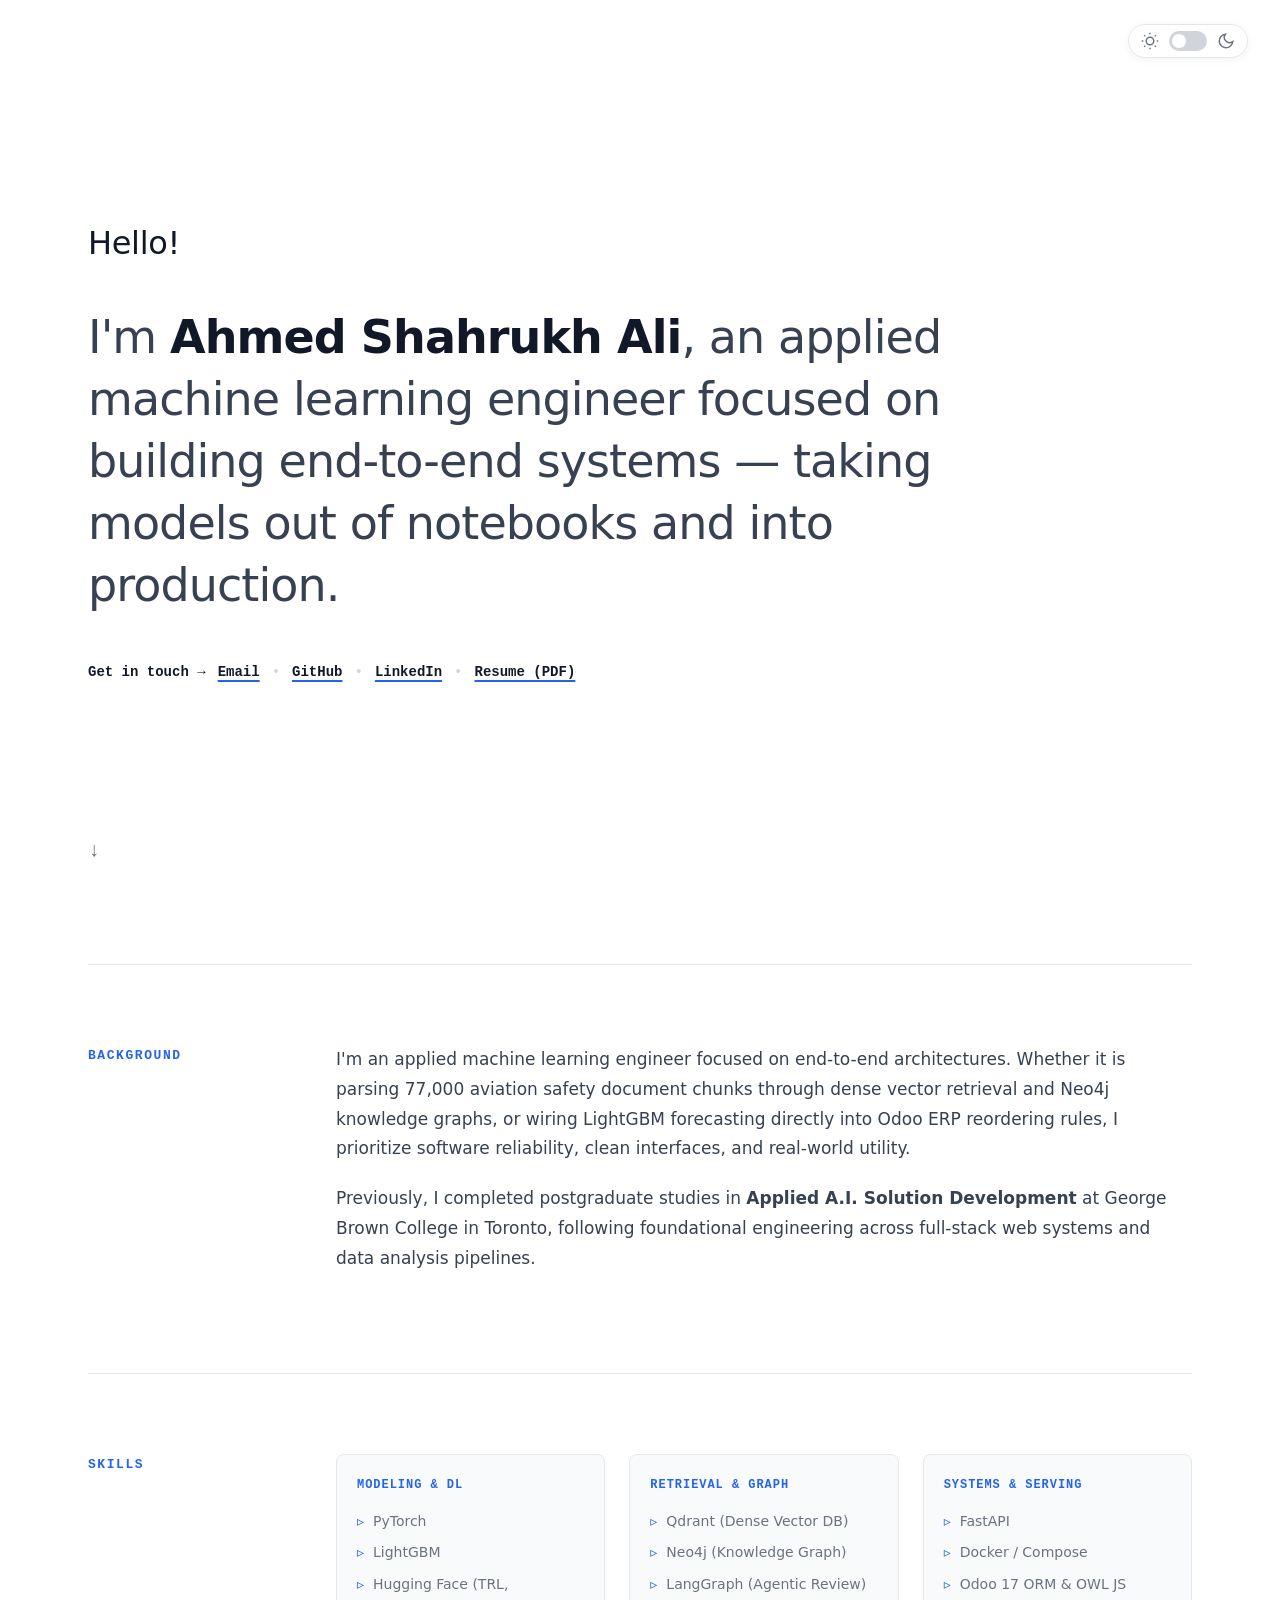
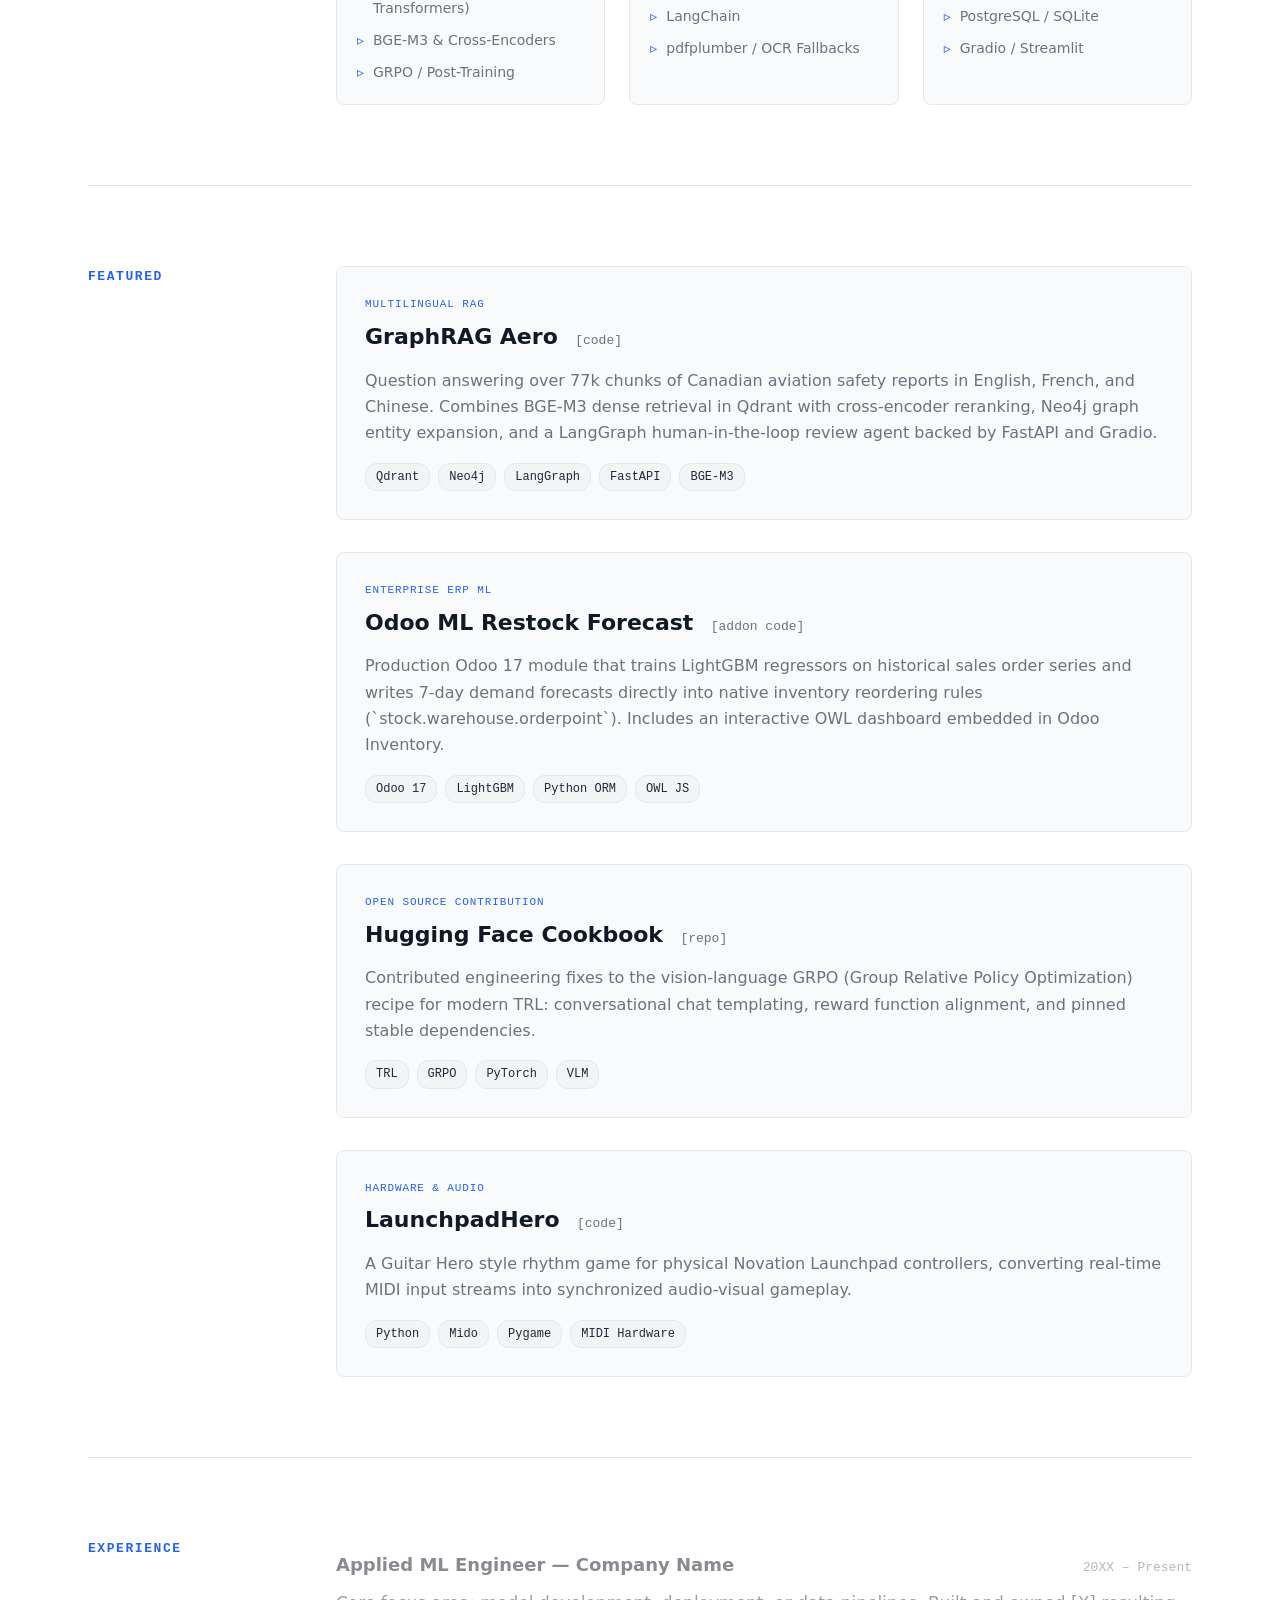
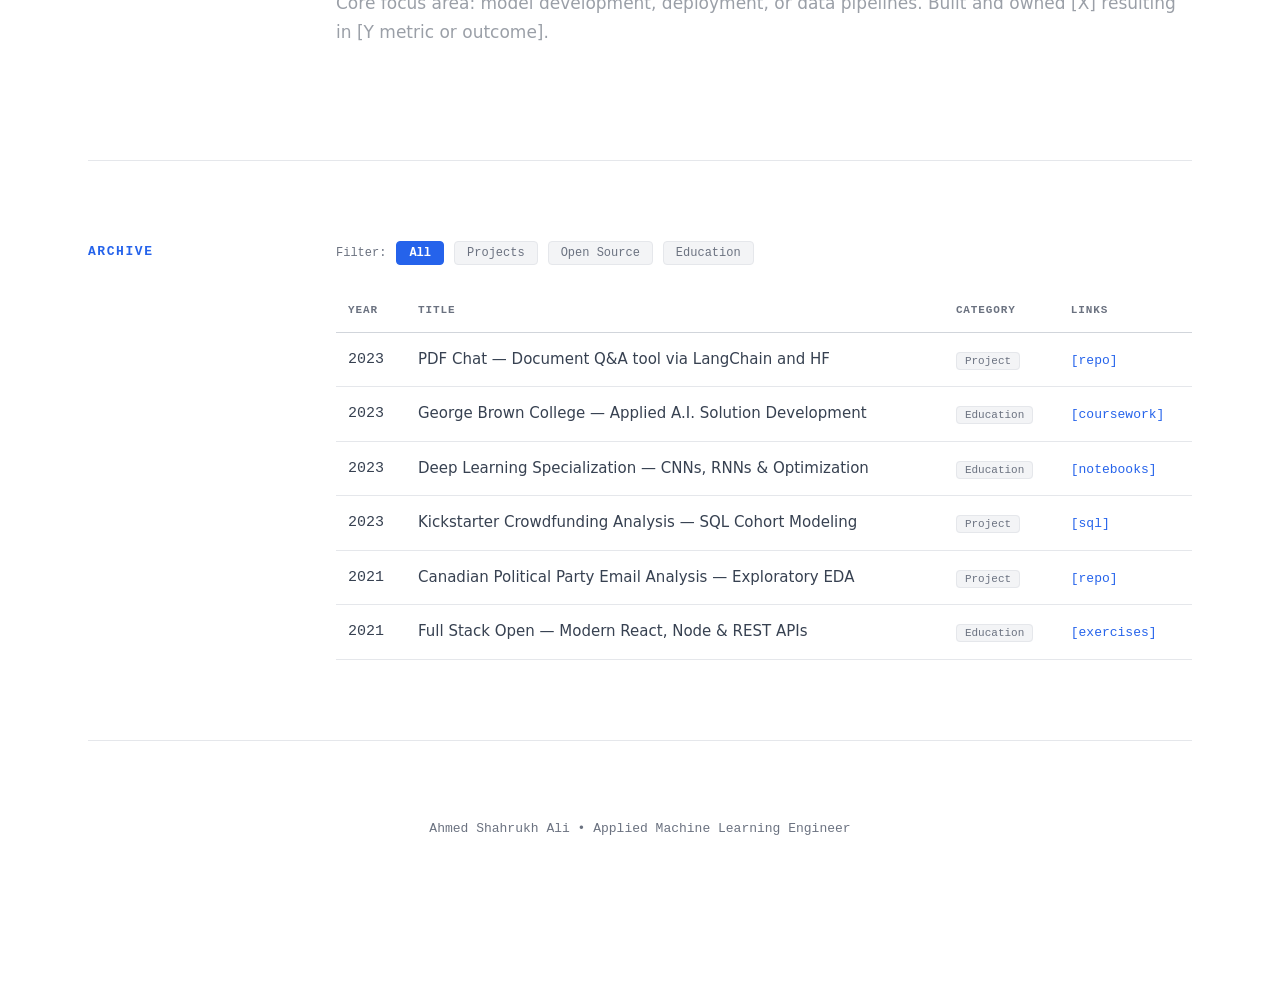
==== indexv_brit2.html @ 845b9bb7 "Initial commit: portfolio website and profile README" ====
<!DOCTYPE html>
<html lang="en">
<head>
  <meta charset="utf-8">
  <meta name="viewport" content="width=device-width, initial-scale=1">
  <title>Ahmed Shahrukh Ali &mdash; Applied ML Engineer</title>
  <meta name="description" content="Applied machine learning engineer building end-to-end systems.">
  <link rel="icon" href="data:image/svg+xml,%3Csvg xmlns='http://www.w3.org/2000/svg' viewBox='0 0 32 32'%3E%3Crect width='32' height='32' rx='6' fill='%23222'/%3E%3Ctext x='16' y='23' font-family='Georgia,serif' font-size='20' text-anchor='middle' fill='%23fff'%3EA%3C/text%3E%3C/svg%3E">
  <link rel="stylesheet" href="stylev_brit2.css">
</head>
<body>

  <!-- Top-Right Dark / Light Mode Toggle Switch (bchiang7.github.io style) -->
  <aside class="theme-switch-wrapper" aria-label="Theme toggle">
    <svg class="theme-icon sun" viewBox="0 0 24 24" width="18" height="18" stroke="currentColor" stroke-width="2" fill="none">
      <circle cx="12" cy="12" r="5"></circle>
      <line x1="12" y1="1" x2="12" y2="3"></line>
      <line x1="12" y1="21" x2="12" y2="23"></line>
      <line x1="4.22" y1="4.22" x2="5.64" y2="5.64"></line>
      <line x1="18.36" y1="18.36" x2="19.78" y2="19.78"></line>
      <line x1="1" y1="12" x2="3" y2="12"></line>
      <line x1="21" y1="12" x2="23" y2="12"></line>
      <line x1="4.22" y1="19.78" x2="5.64" y2="18.36"></line>
      <line x1="18.36" y1="5.64" x2="19.78" y2="4.22"></line>
    </svg>
    <label class="switch" for="theme-toggle" aria-label="Toggle dark mode">
      <input type="checkbox" id="theme-toggle" />
      <span class="slider"></span>
    </label>
    <svg class="theme-icon moon" viewBox="0 0 24 24" width="18" height="18" stroke="currentColor" stroke-width="2" fill="none">
      <path d="M21 12.79A9 9 0 1 1 11.21 3 7 7 0 0 0 21 12.79z"></path>
    </svg>
  </aside>

  <div class="site-wrapper">

    <!-- 100vh Full Splash Hero Screen (Nothing else visible until you scroll) -->
    <header class="intro-splash" id="intro">
      <div class="intro-splash__inner">
        <h1 class="intro__hello">Hello!</h1>

        <h2 class="intro__tagline">
          I'm <span class="name">Ahmed Shahrukh Ali</span>, an applied machine learning engineer focused on building end-to-end systems &mdash; taking models out of notebooks and into production.
        </h2>

        <div class="intro__contact">
          <span class="contact-prompt">Get in touch &rarr;</span>
          <a href="mailto:TODO@example.com" class="highlight-link">Email</a>
          <span class="dot">&bull;</span>
          <a href="https://github.com/ahmedshahrukhali" class="highlight-link">GitHub</a>
          <span class="dot">&bull;</span>
          <a href="https://www.linkedin.com/in/TODO" class="highlight-link">LinkedIn</a>
          <span class="dot">&bull;</span>
          <a href="resume.pdf" class="highlight-link">Resume (PDF)</a>
        </div>
      </div>

      <!-- Subtle scroll indicator -->
      <a href="#background" class="scroll-down" aria-label="Scroll to content">
        <span>&darr;</span>
      </a>
    </header>

    <!-- Main Content Flow (Appears only on scroll) -->
    <main class="content-flow">

      <!-- Section 1: Background -->
      <section class="section" id="background">
        <div class="section__title">Background</div>
        <div class="section__content">
          <p>
            I'm an applied machine learning engineer focused on end-to-end architectures. Whether it is parsing 77,000 aviation safety document chunks through dense vector retrieval and Neo4j knowledge graphs, or wiring LightGBM forecasting directly into Odoo ERP reordering rules, I prioritize software reliability, clean interfaces, and real-world utility.
          </p>
          <p>
            Previously, I completed postgraduate studies in <strong>Applied A.I. Solution Development</strong> at George Brown College in Toronto, following foundational engineering across full-stack web systems and data analysis pipelines.
          </p>
        </div>
      </section>

      <!-- Section 2: Skills (3-Column Categorized Grid) -->
      <section class="section" id="skills">
        <div class="section__title">Skills</div>
        <div class="section__content">
          <div class="skill-grid">
            <div class="skill-col">
              <h3 class="skill-heading">Modeling &amp; DL</h3>
              <ul>
                <li>PyTorch</li>
                <li>LightGBM</li>
                <li>Hugging Face (TRL, Transformers)</li>
                <li>BGE-M3 &amp; Cross-Encoders</li>
                <li>GRPO / Post-Training</li>
              </ul>
            </div>
            <div class="skill-col">
              <h3 class="skill-heading">Retrieval &amp; Graph</h3>
              <ul>
                <li>Qdrant (Dense Vector DB)</li>
                <li>Neo4j (Knowledge Graph)</li>
                <li>LangGraph (Agentic Review)</li>
                <li>LangChain</li>
                <li>pdfplumber / OCR Fallbacks</li>
              </ul>
            </div>
            <div class="skill-col">
              <h3 class="skill-heading">Systems &amp; Serving</h3>
              <ul>
                <li>FastAPI</li>
                <li>Docker / Compose</li>
                <li>Odoo 17 ORM &amp; OWL JS</li>
                <li>PostgreSQL / SQLite</li>
                <li>Gradio / Streamlit</li>
              </ul>
            </div>
          </div>
        </div>
      </section>

      <!-- Section 3: Featured Projects -->
      <section class="section" id="featured">
        <div class="section__title">Featured</div>
        <div class="section__content">
          <div class="featured-list">

            <article class="featured-card">
              <div class="featured-header">
                <span class="featured-label">Multilingual RAG</span>
                <h3 class="featured-title"><a href="https://github.com/ahmedshahrukhali/graphrag-aero">GraphRAG Aero</a></h3>
                <div class="featured-links">
                  <a href="https://github.com/ahmedshahrukhali/graphrag-aero">[code]</a>
                </div>
              </div>
              <p>
                Question answering over 77k chunks of Canadian aviation safety reports in English, French, and Chinese. Combines BGE-M3 dense retrieval in Qdrant with cross-encoder reranking, Neo4j graph entity expansion, and a LangGraph human-in-the-loop review agent backed by FastAPI and Gradio.
              </p>
              <ul class="tag-list">
                <li>Qdrant</li>
                <li>Neo4j</li>
                <li>LangGraph</li>
                <li>FastAPI</li>
                <li>BGE-M3</li>
              </ul>
            </article>

            <article class="featured-card">
              <div class="featured-header">
                <span class="featured-label">Enterprise ERP ML</span>
                <h3 class="featured-title"><a href="https://github.com/ahmedshahrukhali/odoo-ml-forecast">Odoo ML Restock Forecast</a></h3>
                <div class="featured-links">
                  <a href="https://github.com/ahmedshahrukhali/odoo-ml-forecast">[addon code]</a>
                </div>
              </div>
              <p>
                Production Odoo 17 module that trains LightGBM regressors on historical sales order series and writes 7-day demand forecasts directly into native inventory reordering rules (`stock.warehouse.orderpoint`). Includes an interactive OWL dashboard embedded in Odoo Inventory.
              </p>
              <ul class="tag-list">
                <li>Odoo 17</li>
                <li>LightGBM</li>
                <li>Python ORM</li>
                <li>OWL JS</li>
              </ul>
            </article>

            <article class="featured-card">
              <div class="featured-header">
                <span class="featured-label">Open Source Contribution</span>
                <h3 class="featured-title"><a href="https://github.com/huggingface/cookbook">Hugging Face Cookbook</a></h3>
                <div class="featured-links">
                  <a href="https://github.com/huggingface/cookbook">[repo]</a>
                </div>
              </div>
              <p>
                Contributed engineering fixes to the vision-language GRPO (Group Relative Policy Optimization) recipe for modern TRL: conversational chat templating, reward function alignment, and pinned stable dependencies.
              </p>
              <ul class="tag-list">
                <li>TRL</li>
                <li>GRPO</li>
                <li>PyTorch</li>
                <li>VLM</li>
              </ul>
            </article>

            <article class="featured-card">
              <div class="featured-header">
                <span class="featured-label">Hardware &amp; Audio</span>
                <h3 class="featured-title"><a href="https://github.com/ahmedshahrukhali/LaunchpadHero">LaunchpadHero</a></h3>
                <div class="featured-links">
                  <a href="https://github.com/ahmedshahrukhali/LaunchpadHero">[code]</a>
                </div>
              </div>
              <p>
                A Guitar Hero style rhythm game for physical Novation Launchpad controllers, converting real-time MIDI input streams into synchronized audio-visual gameplay.
              </p>
              <ul class="tag-list">
                <li>Python</li>
                <li>Mido</li>
                <li>Pygame</li>
                <li>MIDI Hardware</li>
              </ul>
            </article>

          </div>
        </div>
      </section>

      <!-- Section 4: Experience -->
      <section class="section" id="experience">
        <div class="section__title">Experience</div>
        <div class="section__content">
          <div class="job-item todo">
            <div class="job-meta">
              <h3 class="job-role">Applied ML Engineer &mdash; Company Name</h3>
              <span class="job-date">20XX &ndash; Present</span>
            </div>
            <p class="job-desc">
              Core focus area: model development, deployment, or data pipelines. Built and owned [X] resulting in [Y metric or outcome].
            </p>
          </div>
        </div>
      </section>

      <!-- Section 5: Archive (with Filter Controls) -->
      <section class="section" id="archive">
        <div class="section__title">Archive</div>
        <div class="section__content">

          <div class="filter-bar">
            <span class="filter-label">Filter:</span>
            <button class="filter-btn active" data-filter="all">All</button>
            <button class="filter-btn" data-filter="project">Projects</button>
            <button class="filter-btn" data-filter="open source">Open Source</button>
            <button class="filter-btn" data-filter="education">Education</button>
          </div>

          <table class="archive-table">
            <thead>
              <tr>
                <th>Year</th>
                <th>Title</th>
                <th>Category</th>
                <th>Links</th>
              </tr>
            </thead>
            <tbody id="archive-body">
              <tr data-tag="project">
                <td class="archive-year">2023</td>
                <td class="archive-title">PDF Chat &mdash; Document Q&amp;A tool via LangChain and HF</td>
                <td><span class="badge">Project</span></td>
                <td class="archive-links"><a href="https://github.com/ahmedshahrukhali/PDFChatGradio">[repo]</a></td>
              </tr>
              <tr data-tag="education">
                <td class="archive-year">2023</td>
                <td class="archive-title">George Brown College &mdash; Applied A.I. Solution Development</td>
                <td><span class="badge">Education</span></td>
                <td class="archive-links"><a href="https://github.com/ahmedshahrukhali/MLatGB">[coursework]</a></td>
              </tr>
              <tr data-tag="education">
                <td class="archive-year">2023</td>
                <td class="archive-title">Deep Learning Specialization &mdash; CNNs, RNNs &amp; Optimization</td>
                <td><span class="badge">Education</span></td>
                <td class="archive-links"><a href="https://github.com/ahmedshahrukhali/AcademicProjects">[notebooks]</a></td>
              </tr>
              <tr data-tag="project">
                <td class="archive-year">2023</td>
                <td class="archive-title">Kickstarter Crowdfunding Analysis &mdash; SQL Cohort Modeling</td>
                <td><span class="badge">Project</span></td>
                <td class="archive-links"><a href="https://github.com/ahmedshahrukhali/KickstarterSQL">[sql]</a></td>
              </tr>
              <tr data-tag="project">
                <td class="archive-year">2021</td>
                <td class="archive-title">Canadian Political Party Email Analysis &mdash; Exploratory EDA</td>
                <td><span class="badge">Project</span></td>
                <td class="archive-links"><a href="https://github.com/ahmedshahrukhali/sedna-exercise">[repo]</a></td>
              </tr>
              <tr data-tag="education">
                <td class="archive-year">2021</td>
                <td class="archive-title">Full Stack Open &mdash; Modern React, Node &amp; REST APIs</td>
                <td><span class="badge">Education</span></td>
                <td class="archive-links"><a href="https://github.com/ahmedshahrukhali/fullstackopen">[exercises]</a></td>
              </tr>
            </tbody>
          </table>

        </div>
      </section>

      <!-- Footer -->
      <footer class="footer">
        <p>Ahmed Shahrukh Ali &bull; Applied Machine Learning Engineer</p>
      </footer>

    </main>

  </div>

  <script>
    // Theme toggle (Defaults to Light mode matching bchiang7 screenshot, can toggle to Dark mode)
    const toggle = document.getElementById('theme-toggle');
    const storedTheme = localStorage.getItem('theme');

    if (storedTheme === 'dark') {
      document.documentElement.classList.add('dark');
      toggle.checked = true;
    } else {
      document.documentElement.classList.remove('dark');
      toggle.checked = false;
    }

    toggle.addEventListener('change', () => {
      if (toggle.checked) {
        document.documentElement.classList.add('dark');
        localStorage.setItem('theme', 'dark');
      } else {
        document.documentElement.classList.remove('dark');
        localStorage.setItem('theme', 'light');
      }
    });

    // Archive category filtering
    const filterBtns = document.querySelectorAll('.filter-btn');
    const tableRows = document.querySelectorAll('#archive-body tr');

    filterBtns.forEach(btn => {
      btn.addEventListener('click', () => {
        filterBtns.forEach(b => b.classList.remove('active'));
        btn.classList.add('active');

        const filterVal = btn.getAttribute('data-filter');
        tableRows.forEach(row => {
          const tag = row.getAttribute('data-tag');
          if (filterVal === 'all' || tag === filterVal) {
            row.style.display = '';
          } else {
            row.style.display = 'none';
          }
        });
      });
    });
  </script>
</body>
</html>
---- stylev_brit2.css ----
/* ==========================================================================
   Base Theme Variables (Default Light Mode matching bchiang7 screenshot)
   ========================================================================== */
:root {
  --bg: #ffffff;
  --fg: #374151;
  --heading: #111827;
  --muted: #6b7280;
  --card-bg: #f9fafb;
  --card-hover: #f3f4f6;
  --border: #e5e7eb;
  --border-strong: #d1d5db;
  --accent: #2563eb;
  --accent-hover: #1d4ed8;
  --tag-bg: #f3f4f6;
  --tag-fg: #1f2937;
  --tag-border: #e5e7eb;
  --highlight-underline: #2563eb;
  --font-sans: system-ui, -apple-system, BlinkMacSystemFont, "Segoe UI", Roboto, Helvetica, Arial, sans-serif;
  --font-mono: ui-monospace, SFMono-Regular, "SF Mono", Menlo, Consolas, "Liberation Mono", monospace;
}

/* Optional Dark Mode (via html.dark toggle) */
html.dark {
  --bg: #0a1120;
  --fg: #cbd5e1;
  --heading: #f8fafc;
  --muted: #8492a6;
  --card-bg: #111c30;
  --card-hover: #16243d;
  --border: #1e2e4a;
  --border-strong: #2d4369;
  --accent: #38bdf8;
  --accent-hover: #7dd3fc;
  --tag-bg: #16243d;
  --tag-fg: #7dd3fc;
  --tag-border: #22375a;
  --highlight-underline: #38bdf8;
}

* { box-sizing: border-box; }
html { -webkit-text-size-adjust: 100%; scroll-behavior: smooth; }

body {
  margin: 0;
  background: var(--bg);
  color: var(--fg);
  font-family: var(--font-sans);
  font-size: 17px;
  line-height: 1.7;
  transition: background-color 0.2s ease, color 0.2s ease;
}

/* ==========================================================================
   Top-Right Fixed Theme Switcher (bchiang7.github.io style)
   ========================================================================== */
.theme-switch-wrapper {
  position: fixed;
  top: 24px;
  right: 32px;
  z-index: 1000;
  display: flex;
  align-items: center;
  gap: 10px;
  background: var(--bg);
  padding: 6px 12px;
  border-radius: 999px;
  border: 1px solid var(--border);
  box-shadow: 0 2px 8px rgba(0, 0, 0, 0.05);
}

.theme-icon {
  color: var(--muted);
  display: block;
}

.switch {
  position: relative;
  display: inline-block;
  width: 38px;
  height: 20px;
}

.switch input {
  opacity: 0;
  width: 0;
  height: 0;
}

.slider {
  position: absolute;
  cursor: pointer;
  top: 0;
  left: 0;
  right: 0;
  bottom: 0;
  background-color: var(--border-strong);
  transition: 0.2s;
  border-radius: 20px;
}

.slider:before {
  position: absolute;
  content: "";
  height: 14px;
  width: 14px;
  left: 3px;
  bottom: 3px;
  background-color: white;
  transition: 0.2s;
  border-radius: 50%;
}

input:checked + .slider {
  background-color: var(--accent);
}

input:checked + .slider:before {
  transform: translateX(18px);
}

/* ==========================================================================
   Full 100vh Splash Screen (bchiang7.github.io initial viewport)
   ========================================================================== */
.site-wrapper {
  width: 100%;
}

.intro-splash {
  height: 100vh;
  min-height: 600px;
  width: 100%;
  max-width: 1200px;
  margin: 0 auto;
  padding: 0 48px;
  display: flex;
  flex-direction: column;
  justify-content: center;
  position: relative;
}

.intro-splash__inner {
  display: flex;
  flex-direction: column;
  gap: 36px;
  max-width: 1000px;
}

.intro__hello {
  margin: 0;
  font-size: clamp(24px, 3vw, 32px);
  font-weight: 500;
  color: var(--heading);
  letter-spacing: -0.01em;
}

.intro__tagline {
  margin: 0;
  font-size: clamp(28px, 4vw, 46px);
  font-weight: 400;
  color: var(--fg);
  line-height: 1.35;
  letter-spacing: -0.02em;
}

.intro__tagline .name {
  font-weight: 700;
  color: var(--heading);
}

.intro__contact {
  font-family: var(--font-mono);
  font-size: 14px;
  display: flex;
  flex-wrap: wrap;
  align-items: center;
  gap: 12px;
  color: var(--muted);
  margin-top: 8px;
}

.contact-prompt {
  font-weight: 600;
  color: var(--heading);
}

.highlight-link {
  color: var(--heading);
  font-weight: 600;
  text-decoration: underline;
  text-decoration-thickness: 2px;
  text-underline-offset: 4px;
  text-decoration-color: var(--highlight-underline);
  transition: color 0.15s ease;
}
.highlight-link:hover {
  color: var(--accent);
}

.dot { color: var(--border-strong); }

.scroll-down {
  position: absolute;
  bottom: 32px;
  left: 48px;
  font-family: var(--font-mono);
  font-size: 20px;
  color: var(--muted);
  text-decoration: none;
  animation: bounce 2s infinite;
}
.scroll-down:hover { color: var(--accent); }

@keyframes bounce {
  0%, 20%, 50%, 80%, 100% { transform: translateY(0); }
  40% { transform: translateY(8px); }
  60% { transform: translateY(4px); }
}

/* ==========================================================================
   Full-Width Content Flow (Appears only on scroll)
   ========================================================================== */
.content-flow {
  max-width: 1200px;
  margin: 0 auto;
  padding: 64px 48px 120px;
}

/* Asymmetric 2-Column Section Layout */
.section {
  display: grid;
  grid-template-columns: 200px 1fr;
  gap: 48px;
  padding: 80px 0;
  border-top: 1px solid var(--border);
}

.section__title {
  font-family: var(--font-mono);
  font-size: 13px;
  font-weight: 700;
  letter-spacing: 0.12em;
  text-transform: uppercase;
  color: var(--accent);
  position: sticky;
  top: 48px;
  height: max-content;
}

.section__content {
  min-width: 0;
  max-width: 860px;
}

.section__content p {
  margin: 0 0 20px;
  font-size: 17px;
  line-height: 1.75;
  color: var(--fg);
}

/* ==========================================================================
   Skills Grid (3 Columns)
   ========================================================================== */
.skill-grid {
  display: grid;
  grid-template-columns: repeat(3, 1fr);
  gap: 24px;
}

.skill-col {
  background: var(--card-bg);
  border: 1px solid var(--border);
  border-radius: 8px;
  padding: 20px;
}

.skill-heading {
  margin: 0 0 14px;
  font-family: var(--font-mono);
  font-size: 12px;
  letter-spacing: 0.08em;
  text-transform: uppercase;
  color: var(--accent);
}

.skill-col ul {
  list-style: none;
  padding: 0;
  margin: 0;
  display: flex;
  flex-direction: column;
  gap: 8px;
}

.skill-col li {
  font-size: 14px;
  color: var(--muted);
  position: relative;
  padding-left: 16px;
}
.skill-col li::before {
  content: "▹";
  position: absolute;
  left: 0;
  color: var(--accent);
}

/* ==========================================================================
   Featured Project Cards
   ========================================================================== */
.featured-list {
  display: flex;
  flex-direction: column;
  gap: 32px;
}

.featured-card {
  background: var(--card-bg);
  border: 1px solid var(--border);
  border-radius: 8px;
  padding: 28px;
  transition: border-color 0.15s ease, background-color 0.15s ease;
}
.featured-card:hover {
  background: var(--card-hover);
  border-color: var(--border-strong);
}

.featured-header {
  margin-bottom: 12px;
}

.featured-label {
  display: block;
  font-family: var(--font-mono);
  font-size: 11px;
  letter-spacing: 0.08em;
  text-transform: uppercase;
  color: var(--accent);
  margin-bottom: 4px;
}

.featured-title {
  margin: 0;
  font-size: 22px;
  font-weight: 700;
  display: inline-block;
}
.featured-title a {
  color: var(--heading);
  text-decoration: none;
}
.featured-title a:hover {
  color: var(--accent);
  text-decoration: underline;
}

.featured-links {
  display: inline-block;
  margin-left: 12px;
  font-family: var(--font-mono);
  font-size: 13px;
}
.featured-links a {
  color: var(--muted);
  text-decoration: none;
}
.featured-links a:hover {
  color: var(--accent);
  text-decoration: underline;
}

.featured-card p {
  margin: 0 0 16px;
  font-size: 16px;
  color: var(--muted);
  line-height: 1.65;
}

.tag-list {
  list-style: none;
  padding: 0;
  margin: 0;
  display: flex;
  flex-wrap: wrap;
  gap: 8px;
}

.tag-list li {
  font-family: var(--font-mono);
  font-size: 12px;
  padding: 3px 10px;
  border-radius: 12px;
  background: var(--tag-bg);
  color: var(--tag-fg);
  border: 1px solid var(--tag-border);
}

/* ==========================================================================
   Experience
   ========================================================================== */
.job-item {
  padding: 12px 0;
}
.job-meta {
  display: flex;
  justify-content: space-between;
  align-items: baseline;
  margin-bottom: 8px;
}
.job-role {
  margin: 0;
  font-size: 18px;
  font-weight: 600;
  color: var(--heading);
}
.job-date {
  font-family: var(--font-mono);
  font-size: 13px;
  color: var(--muted);
}
.job-desc {
  font-size: 16px;
  color: var(--muted);
  margin: 0;
}
.todo { opacity: 0.5; }

/* ==========================================================================
   Archive Table & Filter Bar
   ========================================================================== */
.filter-bar {
  display: flex;
  align-items: center;
  gap: 10px;
  margin-bottom: 24px;
  font-family: var(--font-mono);
  font-size: 12px;
}
.filter-label { color: var(--muted); }

.filter-btn {
  background: var(--tag-bg);
  border: 1px solid var(--border);
  color: var(--muted);
  padding: 4px 12px;
  border-radius: 4px;
  cursor: pointer;
  font-family: var(--font-mono);
  font-size: 12px;
  transition: all 0.15s ease;
}
.filter-btn:hover {
  color: var(--heading);
  border-color: var(--border-strong);
}
.filter-btn.active {
  background: var(--accent);
  color: #ffffff;
  border-color: var(--accent);
  font-weight: 700;
}

.archive-table {
  width: 100%;
  border-collapse: collapse;
  font-size: 15px;
}
.archive-table th {
  text-align: left;
  font-family: var(--font-mono);
  font-size: 11px;
  letter-spacing: 0.08em;
  text-transform: uppercase;
  color: var(--muted);
  padding: 12px;
  border-bottom: 1px solid var(--border-strong);
}
.archive-table td {
  padding: 14px 12px;
  border-bottom: 1px solid var(--border);
  color: var(--fg);
}
.archive-year {
  font-family: var(--font-mono);
  color: var(--accent);
  width: 70px;
}
.archive-title { font-weight: 500; }
.badge {
  font-family: var(--font-mono);
  font-size: 11px;
  padding: 2px 8px;
  border-radius: 4px;
  background: var(--tag-bg);
  color: var(--muted);
  border: 1px solid var(--border);
}
.archive-links a {
  font-family: var(--font-mono);
  font-size: 13px;
  color: var(--accent);
  text-decoration: none;
}
.archive-links a:hover { text-decoration: underline; }

/* ==========================================================================
   Footer
   ========================================================================== */
.footer {
  text-align: center;
  padding: 64px 0 24px;
  font-family: var(--font-mono);
  font-size: 13px;
  color: var(--muted);
  border-top: 1px solid var(--border);
}

/* ==========================================================================
   Responsive (Tablets and Mobile)
   ========================================================================== */
@media (max-width: 900px) {
  .intro-splash { padding: 0 24px; }
  .content-flow { padding: 48px 24px 80px; }
  .section {
    grid-template-columns: 1fr;
    gap: 20px;
    padding: 60px 0;
  }
  .section__title { position: static; }
  .skill-grid { grid-template-columns: 1fr; }
  .theme-switch-wrapper { top: 16px; right: 16px; }
  .archive-table { font-size: 13px; }
}
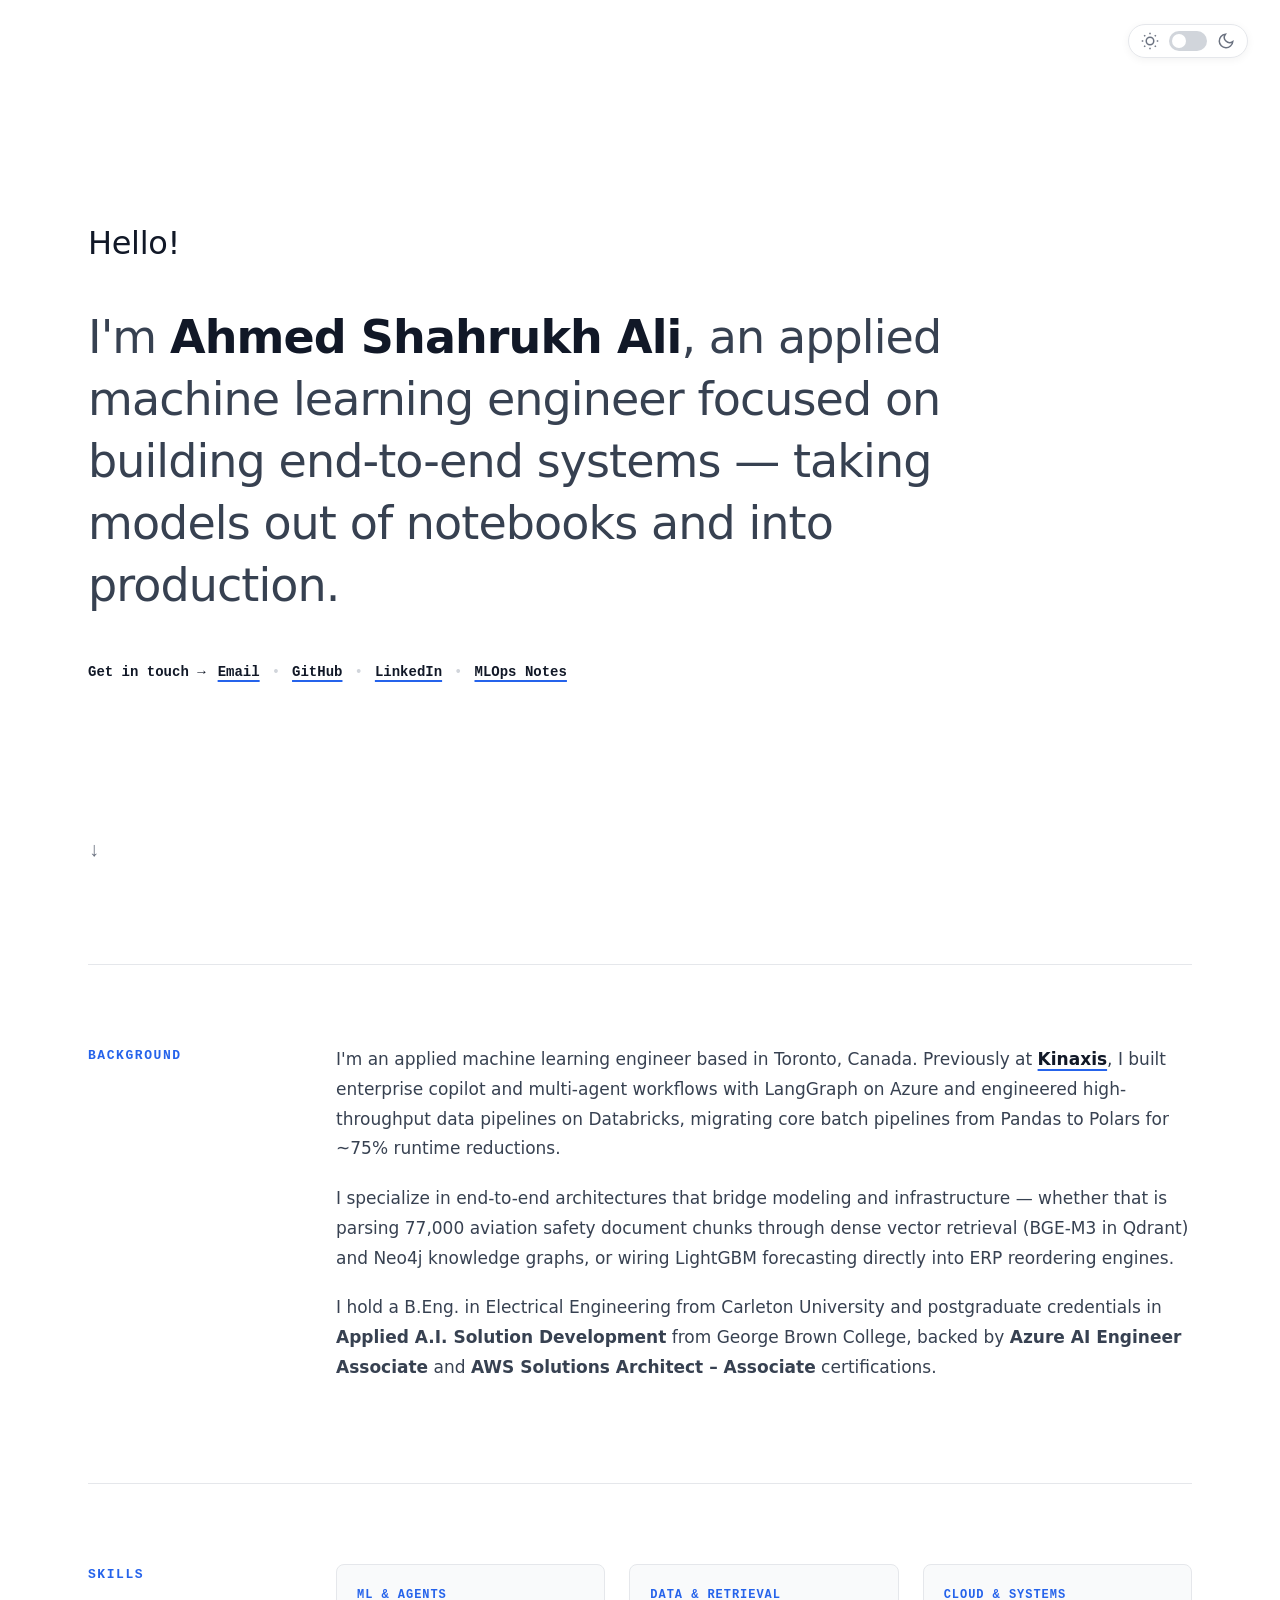
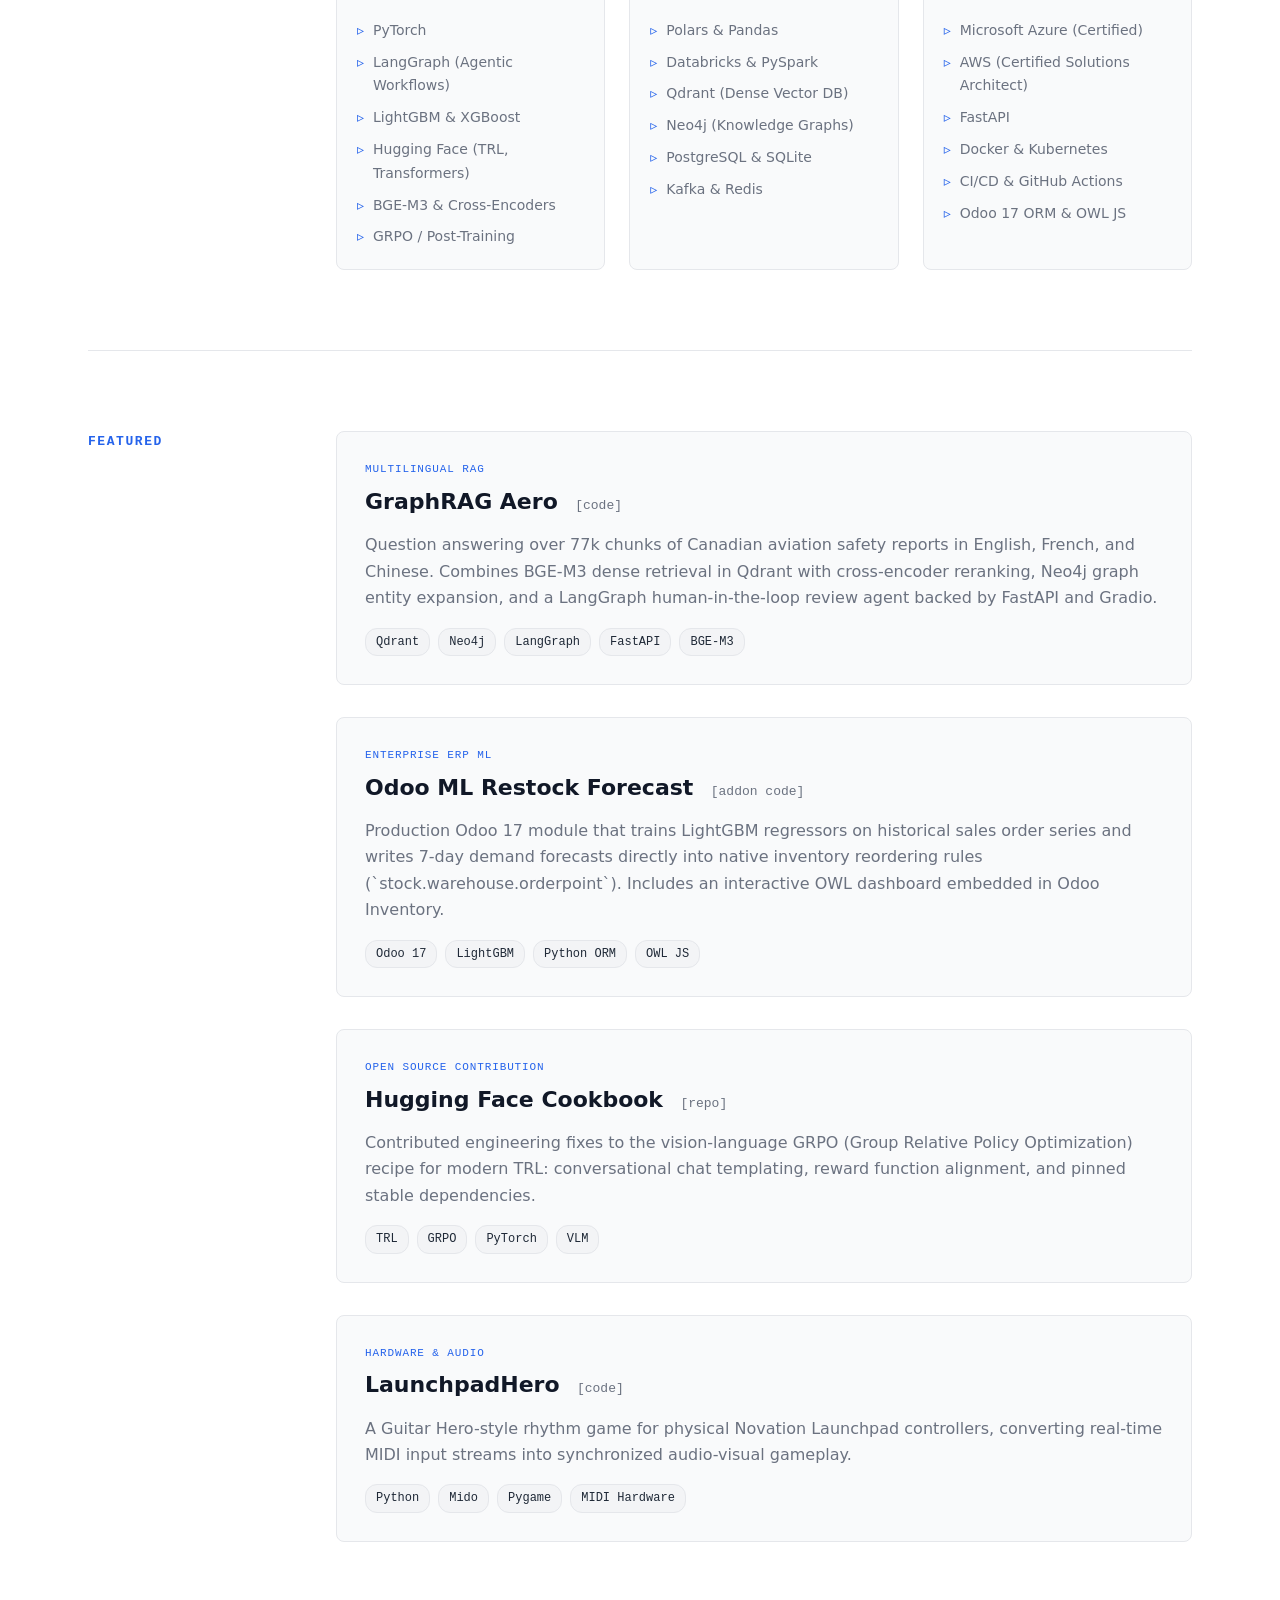
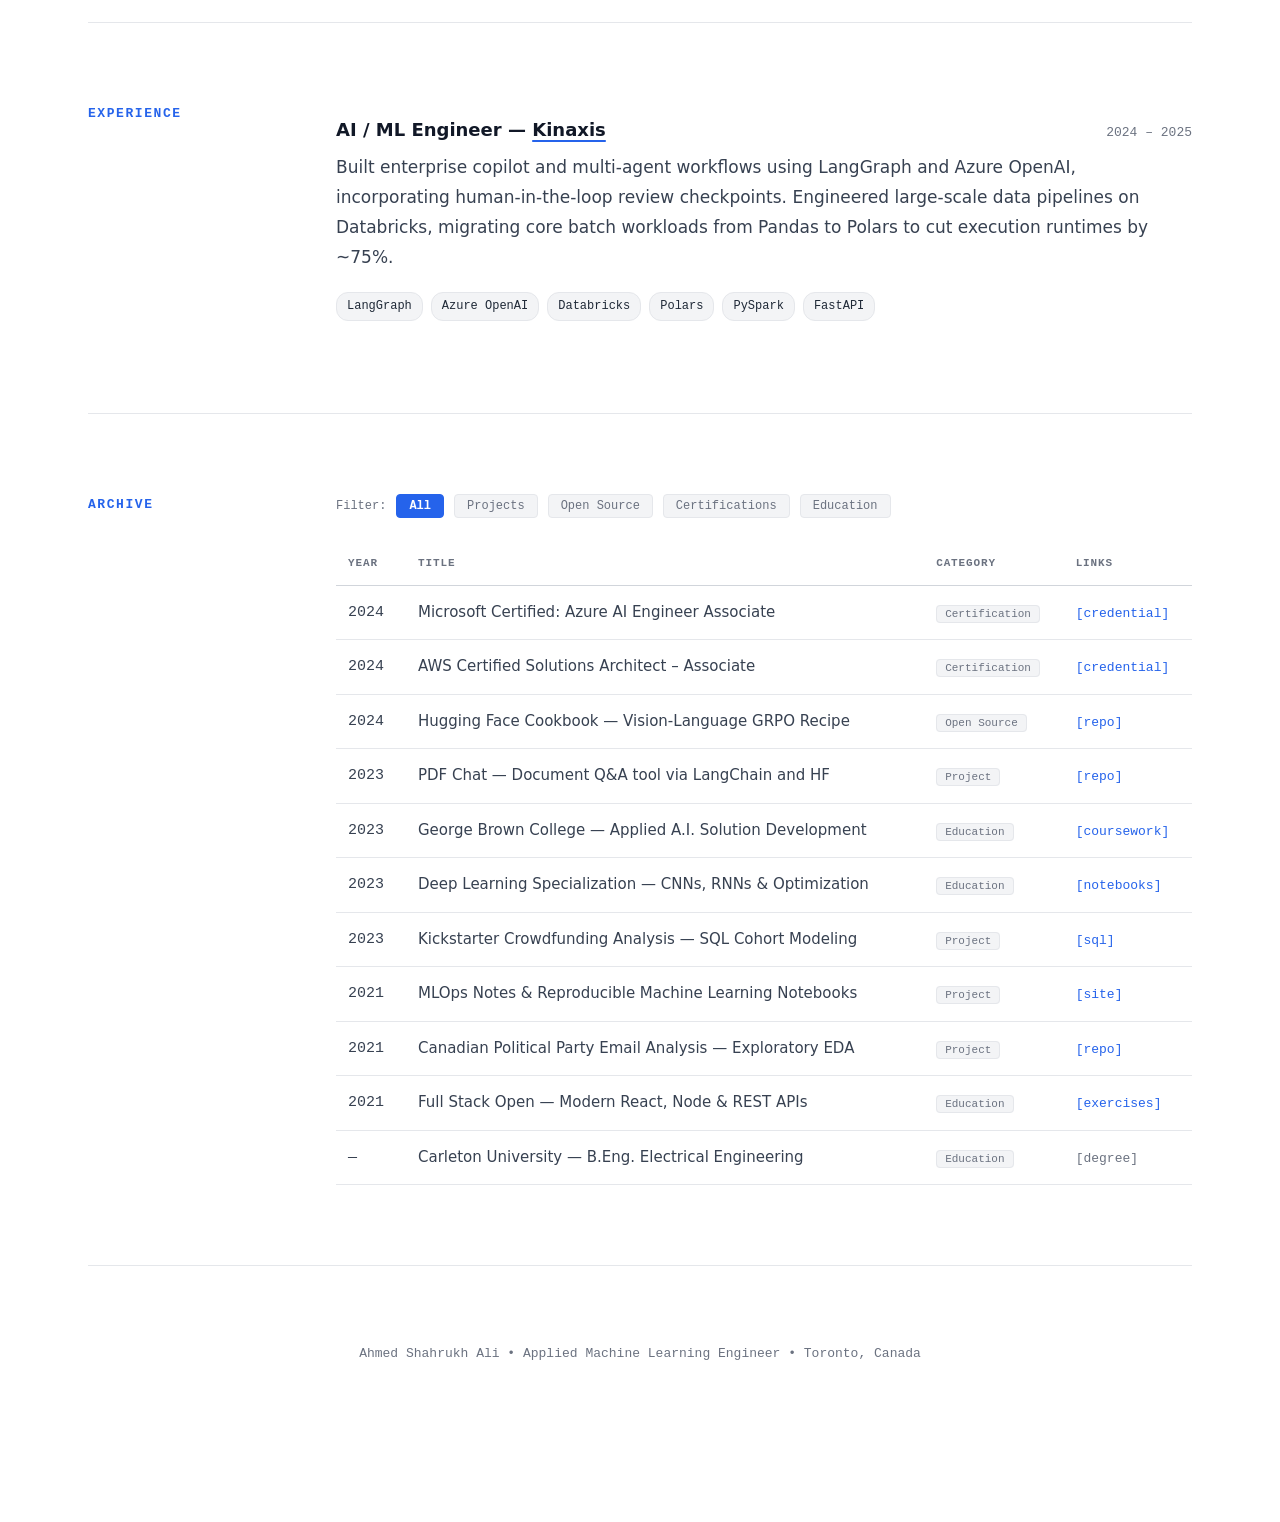
==== commit 56dab7eb: "Revamp content: add Kinaxis experience, verified credentials, education, and enriched stack" ====
--- a/indexv_brit2.html
+++ b/indexv_brit2.html
@@ -6,11 +6,11 @@
   <title>Ahmed Shahrukh Ali &mdash; Applied ML Engineer</title>
   <meta name="description" content="Applied machine learning engineer building end-to-end systems.">
   <link rel="icon" href="data:image/svg+xml,%3Csvg xmlns='http://www.w3.org/2000/svg' viewBox='0 0 32 32'%3E%3Crect width='32' height='32' rx='6' fill='%23222'/%3E%3Ctext x='16' y='23' font-family='Georgia,serif' font-size='20' text-anchor='middle' fill='%23fff'%3EA%3C/text%3E%3C/svg%3E">
-  <link rel="stylesheet" href="stylev_brit2.css">
+  <link rel="stylesheet" href="style.css">
 </head>
 <body>
 
-  <!-- Top-Right Dark / Light Mode Toggle Switch (bchiang7.github.io style) -->
+  <!-- Top-Right Dark / Light Mode Toggle Switch -->
   <aside class="theme-switch-wrapper" aria-label="Theme toggle">
     <svg class="theme-icon sun" viewBox="0 0 24 24" width="18" height="18" stroke="currentColor" stroke-width="2" fill="none">
       <circle cx="12" cy="12" r="5"></circle>
@@ -45,13 +45,13 @@
 
         <div class="intro__contact">
           <span class="contact-prompt">Get in touch &rarr;</span>
-          <a href="mailto:TODO@example.com" class="highlight-link">Email</a>
+          <a href="mailto:ahmedshahrukhali@gmail.com" class="highlight-link">Email</a>
           <span class="dot">&bull;</span>
-          <a href="https://github.com/ahmedshahrukhali" class="highlight-link">GitHub</a>
+          <a href="https://github.com/ahmedshahrukhali" class="highlight-link" target="_blank" rel="noopener">GitHub</a>
           <span class="dot">&bull;</span>
-          <a href="https://www.linkedin.com/in/TODO" class="highlight-link">LinkedIn</a>
+          <a href="https://linkedin.com/in/ahmedshahrukhali" class="highlight-link" target="_blank" rel="noopener">LinkedIn</a>
           <span class="dot">&bull;</span>
-          <a href="resume.pdf" class="highlight-link">Resume (PDF)</a>
+          <a href="https://ahmedshahrukhali.github.io/mlops/" class="highlight-link" target="_blank" rel="noopener">MLOps Notes</a>
         </div>
       </div>
 
@@ -69,10 +69,13 @@
         <div class="section__title">Background</div>
         <div class="section__content">
           <p>
-            I'm an applied machine learning engineer focused on end-to-end architectures. Whether it is parsing 77,000 aviation safety document chunks through dense vector retrieval and Neo4j knowledge graphs, or wiring LightGBM forecasting directly into Odoo ERP reordering rules, I prioritize software reliability, clean interfaces, and real-world utility.
+            I'm an applied machine learning engineer based in Toronto, Canada. Previously at <a href="https://www.kinaxis.com/" class="highlight-link" target="_blank" rel="noopener">Kinaxis</a>, I built enterprise copilot and multi-agent workflows with LangGraph on Azure and engineered high-throughput data pipelines on Databricks, migrating core batch pipelines from Pandas to Polars for ~75% runtime reductions.
           </p>
           <p>
-            Previously, I completed postgraduate studies in <strong>Applied A.I. Solution Development</strong> at George Brown College in Toronto, following foundational engineering across full-stack web systems and data analysis pipelines.
+            I specialize in end-to-end architectures that bridge modeling and infrastructure &mdash; whether that is parsing 77,000 aviation safety document chunks through dense vector retrieval (BGE-M3 in Qdrant) and Neo4j knowledge graphs, or wiring LightGBM forecasting directly into ERP reordering engines.
+          </p>
+          <p>
+            I hold a B.Eng. in Electrical Engineering from Carleton University and postgraduate credentials in <strong>Applied A.I. Solution Development</strong> from George Brown College, backed by <strong>Azure AI Engineer Associate</strong> and <strong>AWS Solutions Architect &ndash; Associate</strong> certifications.
           </p>
         </div>
       </section>
@@ -83,33 +86,36 @@
         <div class="section__content">
           <div class="skill-grid">
             <div class="skill-col">
-              <h3 class="skill-heading">Modeling &amp; DL</h3>
+              <h3 class="skill-heading">ML &amp; Agents</h3>
               <ul>
                 <li>PyTorch</li>
-                <li>LightGBM</li>
+                <li>LangGraph (Agentic Workflows)</li>
+                <li>LightGBM &amp; XGBoost</li>
                 <li>Hugging Face (TRL, Transformers)</li>
                 <li>BGE-M3 &amp; Cross-Encoders</li>
                 <li>GRPO / Post-Training</li>
               </ul>
             </div>
             <div class="skill-col">
-              <h3 class="skill-heading">Retrieval &amp; Graph</h3>
+              <h3 class="skill-heading">Data &amp; Retrieval</h3>
               <ul>
+                <li>Polars &amp; Pandas</li>
+                <li>Databricks &amp; PySpark</li>
                 <li>Qdrant (Dense Vector DB)</li>
-                <li>Neo4j (Knowledge Graph)</li>
-                <li>LangGraph (Agentic Review)</li>
-                <li>LangChain</li>
-                <li>pdfplumber / OCR Fallbacks</li>
+                <li>Neo4j (Knowledge Graphs)</li>
+                <li>PostgreSQL &amp; SQLite</li>
+                <li>Kafka &amp; Redis</li>
               </ul>
             </div>
             <div class="skill-col">
-              <h3 class="skill-heading">Systems &amp; Serving</h3>
+              <h3 class="skill-heading">Cloud &amp; Systems</h3>
               <ul>
+                <li>Microsoft Azure (Certified)</li>
+                <li>AWS (Certified Solutions Architect)</li>
                 <li>FastAPI</li>
-                <li>Docker / Compose</li>
+                <li>Docker &amp; Kubernetes</li>
+                <li>CI/CD &amp; GitHub Actions</li>
                 <li>Odoo 17 ORM &amp; OWL JS</li>
-                <li>PostgreSQL / SQLite</li>
-                <li>Gradio / Streamlit</li>
               </ul>
             </div>
           </div>
@@ -125,9 +131,9 @@
             <article class="featured-card">
               <div class="featured-header">
                 <span class="featured-label">Multilingual RAG</span>
-                <h3 class="featured-title"><a href="https://github.com/ahmedshahrukhali/graphrag-aero">GraphRAG Aero</a></h3>
+                <h3 class="featured-title"><a href="https://github.com/ahmedshahrukhali/graphrag-aero" target="_blank" rel="noopener">GraphRAG Aero</a></h3>
                 <div class="featured-links">
-                  <a href="https://github.com/ahmedshahrukhali/graphrag-aero">[code]</a>
+                  <a href="https://github.com/ahmedshahrukhali/graphrag-aero" target="_blank" rel="noopener">[code]</a>
                 </div>
               </div>
               <p>
@@ -145,9 +151,9 @@
             <article class="featured-card">
               <div class="featured-header">
                 <span class="featured-label">Enterprise ERP ML</span>
-                <h3 class="featured-title"><a href="https://github.com/ahmedshahrukhali/odoo-ml-forecast">Odoo ML Restock Forecast</a></h3>
+                <h3 class="featured-title"><a href="https://github.com/ahmedshahrukhali/odoo-ml-forecast" target="_blank" rel="noopener">Odoo ML Restock Forecast</a></h3>
                 <div class="featured-links">
-                  <a href="https://github.com/ahmedshahrukhali/odoo-ml-forecast">[addon code]</a>
+                  <a href="https://github.com/ahmedshahrukhali/odoo-ml-forecast" target="_blank" rel="noopener">[addon code]</a>
                 </div>
               </div>
               <p>
@@ -164,9 +170,9 @@
             <article class="featured-card">
               <div class="featured-header">
                 <span class="featured-label">Open Source Contribution</span>
-                <h3 class="featured-title"><a href="https://github.com/huggingface/cookbook">Hugging Face Cookbook</a></h3>
+                <h3 class="featured-title"><a href="https://github.com/huggingface/cookbook" target="_blank" rel="noopener">Hugging Face Cookbook</a></h3>
                 <div class="featured-links">
-                  <a href="https://github.com/huggingface/cookbook">[repo]</a>
+                  <a href="https://github.com/huggingface/cookbook" target="_blank" rel="noopener">[repo]</a>
                 </div>
               </div>
               <p>
@@ -183,13 +189,13 @@
             <article class="featured-card">
               <div class="featured-header">
                 <span class="featured-label">Hardware &amp; Audio</span>
-                <h3 class="featured-title"><a href="https://github.com/ahmedshahrukhali/LaunchpadHero">LaunchpadHero</a></h3>
+                <h3 class="featured-title"><a href="https://github.com/ahmedshahrukhali/LaunchpadHero" target="_blank" rel="noopener">LaunchpadHero</a></h3>
                 <div class="featured-links">
-                  <a href="https://github.com/ahmedshahrukhali/LaunchpadHero">[code]</a>
+                  <a href="https://github.com/ahmedshahrukhali/LaunchpadHero" target="_blank" rel="noopener">[code]</a>
                 </div>
               </div>
               <p>
-                A Guitar Hero style rhythm game for physical Novation Launchpad controllers, converting real-time MIDI input streams into synchronized audio-visual gameplay.
+                A Guitar Hero-style rhythm game for physical Novation Launchpad controllers, converting real-time MIDI input streams into synchronized audio-visual gameplay.
               </p>
               <ul class="tag-list">
                 <li>Python</li>
@@ -207,14 +213,22 @@
       <section class="section" id="experience">
         <div class="section__title">Experience</div>
         <div class="section__content">
-          <div class="job-item todo">
+          <div class="job-item">
             <div class="job-meta">
-              <h3 class="job-role">Applied ML Engineer &mdash; Company Name</h3>
-              <span class="job-date">20XX &ndash; Present</span>
+              <h3 class="job-role">AI / ML Engineer &mdash; <a href="https://www.kinaxis.com/" class="highlight-link" target="_blank" rel="noopener">Kinaxis</a></h3>
+              <span class="job-date">2024 &ndash; 2025</span>
             </div>
             <p class="job-desc">
-              Core focus area: model development, deployment, or data pipelines. Built and owned [X] resulting in [Y metric or outcome].
+              Built enterprise copilot and multi-agent workflows using LangGraph and Azure OpenAI, incorporating human-in-the-loop review checkpoints. Engineered large-scale data pipelines on Databricks, migrating core batch workloads from Pandas to Polars to cut execution runtimes by ~75%.
             </p>
+            <ul class="tag-list" style="margin-top: 12px;">
+              <li>LangGraph</li>
+              <li>Azure OpenAI</li>
+              <li>Databricks</li>
+              <li>Polars</li>
+              <li>PySpark</li>
+              <li>FastAPI</li>
+            </ul>
           </div>
         </div>
       </section>
@@ -229,6 +243,7 @@
             <button class="filter-btn active" data-filter="all">All</button>
             <button class="filter-btn" data-filter="project">Projects</button>
             <button class="filter-btn" data-filter="open source">Open Source</button>
+            <button class="filter-btn" data-filter="certification">Certifications</button>
             <button class="filter-btn" data-filter="education">Education</button>
           </div>
 
@@ -242,41 +257,71 @@
               </tr>
             </thead>
             <tbody id="archive-body">
+              <tr data-tag="certification">
+                <td class="archive-year">2024</td>
+                <td class="archive-title">Microsoft Certified: Azure AI Engineer Associate</td>
+                <td><span class="badge">Certification</span></td>
+                <td class="archive-links"><a href="https://learn.microsoft.com/en-us/credentials/certifications/azure-ai-engineer/" target="_blank" rel="noopener">[credential]</a></td>
+              </tr>
+              <tr data-tag="certification">
+                <td class="archive-year">2024</td>
+                <td class="archive-title">AWS Certified Solutions Architect &ndash; Associate</td>
+                <td><span class="badge">Certification</span></td>
+                <td class="archive-links"><a href="https://aws.amazon.com/certification/certified-solutions-architect-associate/" target="_blank" rel="noopener">[credential]</a></td>
+              </tr>
+              <tr data-tag="open source">
+                <td class="archive-year">2024</td>
+                <td class="archive-title">Hugging Face Cookbook &mdash; Vision-Language GRPO Recipe</td>
+                <td><span class="badge">Open Source</span></td>
+                <td class="archive-links"><a href="https://github.com/huggingface/cookbook" target="_blank" rel="noopener">[repo]</a></td>
+              </tr>
               <tr data-tag="project">
                 <td class="archive-year">2023</td>
                 <td class="archive-title">PDF Chat &mdash; Document Q&amp;A tool via LangChain and HF</td>
                 <td><span class="badge">Project</span></td>
-                <td class="archive-links"><a href="https://github.com/ahmedshahrukhali/PDFChatGradio">[repo]</a></td>
+                <td class="archive-links"><a href="https://github.com/ahmedshahrukhali/PDFChatGradio" target="_blank" rel="noopener">[repo]</a></td>
               </tr>
               <tr data-tag="education">
                 <td class="archive-year">2023</td>
                 <td class="archive-title">George Brown College &mdash; Applied A.I. Solution Development</td>
                 <td><span class="badge">Education</span></td>
-                <td class="archive-links"><a href="https://github.com/ahmedshahrukhali/MLatGB">[coursework]</a></td>
+                <td class="archive-links"><a href="https://github.com/ahmedshahrukhali/MLatGB" target="_blank" rel="noopener">[coursework]</a></td>
               </tr>
               <tr data-tag="education">
                 <td class="archive-year">2023</td>
                 <td class="archive-title">Deep Learning Specialization &mdash; CNNs, RNNs &amp; Optimization</td>
                 <td><span class="badge">Education</span></td>
-                <td class="archive-links"><a href="https://github.com/ahmedshahrukhali/AcademicProjects">[notebooks]</a></td>
+                <td class="archive-links"><a href="https://github.com/ahmedshahrukhali/AcademicProjects" target="_blank" rel="noopener">[notebooks]</a></td>
               </tr>
               <tr data-tag="project">
                 <td class="archive-year">2023</td>
                 <td class="archive-title">Kickstarter Crowdfunding Analysis &mdash; SQL Cohort Modeling</td>
                 <td><span class="badge">Project</span></td>
-                <td class="archive-links"><a href="https://github.com/ahmedshahrukhali/KickstarterSQL">[sql]</a></td>
+                <td class="archive-links"><a href="https://github.com/ahmedshahrukhali/KickstarterSQL" target="_blank" rel="noopener">[sql]</a></td>
+              </tr>
+              <tr data-tag="project">
+                <td class="archive-year">2021</td>
+                <td class="archive-title">MLOps Notes &amp; Reproducible Machine Learning Notebooks</td>
+                <td><span class="badge">Project</span></td>
+                <td class="archive-links"><a href="https://ahmedshahrukhali.github.io/mlops/" target="_blank" rel="noopener">[site]</a></td>
               </tr>
               <tr data-tag="project">
                 <td class="archive-year">2021</td>
                 <td class="archive-title">Canadian Political Party Email Analysis &mdash; Exploratory EDA</td>
                 <td><span class="badge">Project</span></td>
-                <td class="archive-links"><a href="https://github.com/ahmedshahrukhali/sedna-exercise">[repo]</a></td>
+                <td class="archive-links"><a href="https://github.com/ahmedshahrukhali/sedna-exercise" target="_blank" rel="noopener">[repo]</a></td>
               </tr>
               <tr data-tag="education">
                 <td class="archive-year">2021</td>
                 <td class="archive-title">Full Stack Open &mdash; Modern React, Node &amp; REST APIs</td>
                 <td><span class="badge">Education</span></td>
-                <td class="archive-links"><a href="https://github.com/ahmedshahrukhali/fullstackopen">[exercises]</a></td>
+                <td class="archive-links"><a href="https://github.com/ahmedshahrukhali/fullstackopen" target="_blank" rel="noopener">[exercises]</a></td>
+              </tr>
+              <tr data-tag="education">
+                <td class="archive-year">&mdash;</td>
+                <td class="archive-title">Carleton University &mdash; B.Eng. Electrical Engineering</td>
+                <td><span class="badge">Education</span></td>
+                <td class="archive-links"><span style="color: var(--muted); font-family: var(--font-mono); font-size: 13px;">[degree]</span></td>
               </tr>
             </tbody>
           </table>
@@ -286,7 +331,7 @@
 
       <!-- Footer -->
       <footer class="footer">
-        <p>Ahmed Shahrukh Ali &bull; Applied Machine Learning Engineer</p>
+        <p>Ahmed Shahrukh Ali &bull; Applied Machine Learning Engineer &bull; Toronto, Canada</p>
       </footer>
 
     </main>
@@ -294,7 +339,7 @@
   </div>
 
   <script>
-    // Theme toggle (Defaults to Light mode matching bchiang7 screenshot, can toggle to Dark mode)
+    // Theme toggle (Defaults to Light mode, persists in localStorage)
     const toggle = document.getElementById('theme-toggle');
     const storedTheme = localStorage.getItem('theme');
 
--- a/style.css
+++ b/style.css
@@ -0,0 +1,535 @@
+/* ==========================================================================
+   Base Theme Variables (Default Light Mode matching bchiang7 screenshot)
+   ========================================================================== */
+:root {
+  --bg: #ffffff;
+  --fg: #374151;
+  --heading: #111827;
+  --muted: #6b7280;
+  --card-bg: #f9fafb;
+  --card-hover: #f3f4f6;
+  --border: #e5e7eb;
+  --border-strong: #d1d5db;
+  --accent: #2563eb;
+  --accent-hover: #1d4ed8;
+  --tag-bg: #f3f4f6;
+  --tag-fg: #1f2937;
+  --tag-border: #e5e7eb;
+  --highlight-underline: #2563eb;
+  --font-sans: system-ui, -apple-system, BlinkMacSystemFont, "Segoe UI", Roboto, Helvetica, Arial, sans-serif;
+  --font-mono: ui-monospace, SFMono-Regular, "SF Mono", Menlo, Consolas, "Liberation Mono", monospace;
+}
+
+/* Optional Dark Mode (via html.dark toggle) */
+html.dark {
+  --bg: #0a1120;
+  --fg: #cbd5e1;
+  --heading: #f8fafc;
+  --muted: #8492a6;
+  --card-bg: #111c30;
+  --card-hover: #16243d;
+  --border: #1e2e4a;
+  --border-strong: #2d4369;
+  --accent: #38bdf8;
+  --accent-hover: #7dd3fc;
+  --tag-bg: #16243d;
+  --tag-fg: #7dd3fc;
+  --tag-border: #22375a;
+  --highlight-underline: #38bdf8;
+}
+
+* { box-sizing: border-box; }
+html { -webkit-text-size-adjust: 100%; scroll-behavior: smooth; }
+
+body {
+  margin: 0;
+  background: var(--bg);
+  color: var(--fg);
+  font-family: var(--font-sans);
+  font-size: 17px;
+  line-height: 1.7;
+  transition: background-color 0.2s ease, color 0.2s ease;
+}
+
+/* ==========================================================================
+   Top-Right Fixed Theme Switcher (bchiang7.github.io style)
+   ========================================================================== */
+.theme-switch-wrapper {
+  position: fixed;
+  top: 24px;
+  right: 32px;
+  z-index: 1000;
+  display: flex;
+  align-items: center;
+  gap: 10px;
+  background: var(--bg);
+  padding: 6px 12px;
+  border-radius: 999px;
+  border: 1px solid var(--border);
+  box-shadow: 0 2px 8px rgba(0, 0, 0, 0.05);
+}
+
+.theme-icon {
+  color: var(--muted);
+  display: block;
+}
+
+.switch {
+  position: relative;
+  display: inline-block;
+  width: 38px;
+  height: 20px;
+}
+
+.switch input {
+  opacity: 0;
+  width: 0;
+  height: 0;
+}
+
+.slider {
+  position: absolute;
+  cursor: pointer;
+  top: 0;
+  left: 0;
+  right: 0;
+  bottom: 0;
+  background-color: var(--border-strong);
+  transition: 0.2s;
+  border-radius: 20px;
+}
+
+.slider:before {
+  position: absolute;
+  content: "";
+  height: 14px;
+  width: 14px;
+  left: 3px;
+  bottom: 3px;
+  background-color: white;
+  transition: 0.2s;
+  border-radius: 50%;
+}
+
+input:checked + .slider {
+  background-color: var(--accent);
+}
+
+input:checked + .slider:before {
+  transform: translateX(18px);
+}
+
+/* ==========================================================================
+   Full 100vh Splash Screen (bchiang7.github.io initial viewport)
+   ========================================================================== */
+.site-wrapper {
+  width: 100%;
+}
+
+.intro-splash {
+  height: 100vh;
+  min-height: 600px;
+  width: 100%;
+  max-width: 1200px;
+  margin: 0 auto;
+  padding: 0 48px;
+  display: flex;
+  flex-direction: column;
+  justify-content: center;
+  position: relative;
+}
+
+.intro-splash__inner {
+  display: flex;
+  flex-direction: column;
+  gap: 36px;
+  max-width: 1000px;
+}
+
+.intro__hello {
+  margin: 0;
+  font-size: clamp(24px, 3vw, 32px);
+  font-weight: 500;
+  color: var(--heading);
+  letter-spacing: -0.01em;
+}
+
+.intro__tagline {
+  margin: 0;
+  font-size: clamp(28px, 4vw, 46px);
+  font-weight: 400;
+  color: var(--fg);
+  line-height: 1.35;
+  letter-spacing: -0.02em;
+}
+
+.intro__tagline .name {
+  font-weight: 700;
+  color: var(--heading);
+}
+
+.intro__contact {
+  font-family: var(--font-mono);
+  font-size: 14px;
+  display: flex;
+  flex-wrap: wrap;
+  align-items: center;
+  gap: 12px;
+  color: var(--muted);
+  margin-top: 8px;
+}
+
+.contact-prompt {
+  font-weight: 600;
+  color: var(--heading);
+}
+
+.highlight-link {
+  color: var(--heading);
+  font-weight: 600;
+  text-decoration: underline;
+  text-decoration-thickness: 2px;
+  text-underline-offset: 4px;
+  text-decoration-color: var(--highlight-underline);
+  transition: color 0.15s ease;
+}
+.highlight-link:hover {
+  color: var(--accent);
+}
+
+.dot { color: var(--border-strong); }
+
+.scroll-down {
+  position: absolute;
+  bottom: 32px;
+  left: 48px;
+  font-family: var(--font-mono);
+  font-size: 20px;
+  color: var(--muted);
+  text-decoration: none;
+  animation: bounce 2s infinite;
+}
+.scroll-down:hover { color: var(--accent); }
+
+@keyframes bounce {
+  0%, 20%, 50%, 80%, 100% { transform: translateY(0); }
+  40% { transform: translateY(8px); }
+  60% { transform: translateY(4px); }
+}
+
+/* ==========================================================================
+   Full-Width Content Flow (Appears only on scroll)
+   ========================================================================== */
+.content-flow {
+  max-width: 1200px;
+  margin: 0 auto;
+  padding: 64px 48px 120px;
+}
+
+/* Asymmetric 2-Column Section Layout */
+.section {
+  display: grid;
+  grid-template-columns: 200px 1fr;
+  gap: 48px;
+  padding: 80px 0;
+  border-top: 1px solid var(--border);
+}
+
+.section__title {
+  font-family: var(--font-mono);
+  font-size: 13px;
+  font-weight: 700;
+  letter-spacing: 0.12em;
+  text-transform: uppercase;
+  color: var(--accent);
+  position: sticky;
+  top: 48px;
+  height: max-content;
+}
+
+.section__content {
+  min-width: 0;
+  max-width: 860px;
+}
+
+.section__content p {
+  margin: 0 0 20px;
+  font-size: 17px;
+  line-height: 1.75;
+  color: var(--fg);
+}
+
+/* ==========================================================================
+   Skills Grid (3 Columns)
+   ========================================================================== */
+.skill-grid {
+  display: grid;
+  grid-template-columns: repeat(3, 1fr);
+  gap: 24px;
+}
+
+.skill-col {
+  background: var(--card-bg);
+  border: 1px solid var(--border);
+  border-radius: 8px;
+  padding: 20px;
+}
+
+.skill-heading {
+  margin: 0 0 14px;
+  font-family: var(--font-mono);
+  font-size: 12px;
+  letter-spacing: 0.08em;
+  text-transform: uppercase;
+  color: var(--accent);
+}
+
+.skill-col ul {
+  list-style: none;
+  padding: 0;
+  margin: 0;
+  display: flex;
+  flex-direction: column;
+  gap: 8px;
+}
+
+.skill-col li {
+  font-size: 14px;
+  color: var(--muted);
+  position: relative;
+  padding-left: 16px;
+}
+.skill-col li::before {
+  content: "▹";
+  position: absolute;
+  left: 0;
+  color: var(--accent);
+}
+
+/* ==========================================================================
+   Featured Project Cards
+   ========================================================================== */
+.featured-list {
+  display: flex;
+  flex-direction: column;
+  gap: 32px;
+}
+
+.featured-card {
+  background: var(--card-bg);
+  border: 1px solid var(--border);
+  border-radius: 8px;
+  padding: 28px;
+  transition: border-color 0.15s ease, background-color 0.15s ease;
+}
+.featured-card:hover {
+  background: var(--card-hover);
+  border-color: var(--border-strong);
+}
+
+.featured-header {
+  margin-bottom: 12px;
+}
+
+.featured-label {
+  display: block;
+  font-family: var(--font-mono);
+  font-size: 11px;
+  letter-spacing: 0.08em;
+  text-transform: uppercase;
+  color: var(--accent);
+  margin-bottom: 4px;
+}
+
+.featured-title {
+  margin: 0;
+  font-size: 22px;
+  font-weight: 700;
+  display: inline-block;
+}
+.featured-title a {
+  color: var(--heading);
+  text-decoration: none;
+}
+.featured-title a:hover {
+  color: var(--accent);
+  text-decoration: underline;
+}
+
+.featured-links {
+  display: inline-block;
+  margin-left: 12px;
+  font-family: var(--font-mono);
+  font-size: 13px;
+}
+.featured-links a {
+  color: var(--muted);
+  text-decoration: none;
+}
+.featured-links a:hover {
+  color: var(--accent);
+  text-decoration: underline;
+}
+
+.featured-card p {
+  margin: 0 0 16px;
+  font-size: 16px;
+  color: var(--muted);
+  line-height: 1.65;
+}
+
+.tag-list {
+  list-style: none;
+  padding: 0;
+  margin: 0;
+  display: flex;
+  flex-wrap: wrap;
+  gap: 8px;
+}
+
+.tag-list li {
+  font-family: var(--font-mono);
+  font-size: 12px;
+  padding: 3px 10px;
+  border-radius: 12px;
+  background: var(--tag-bg);
+  color: var(--tag-fg);
+  border: 1px solid var(--tag-border);
+}
+
+/* ==========================================================================
+   Experience
+   ========================================================================== */
+.job-item {
+  padding: 12px 0;
+}
+.job-meta {
+  display: flex;
+  justify-content: space-between;
+  align-items: baseline;
+  margin-bottom: 8px;
+}
+.job-role {
+  margin: 0;
+  font-size: 18px;
+  font-weight: 600;
+  color: var(--heading);
+}
+.job-date {
+  font-family: var(--font-mono);
+  font-size: 13px;
+  color: var(--muted);
+}
+.job-desc {
+  font-size: 16px;
+  color: var(--muted);
+  margin: 0;
+}
+.todo { opacity: 0.5; }
+
+/* ==========================================================================
+   Archive Table & Filter Bar
+   ========================================================================== */
+.filter-bar {
+  display: flex;
+  align-items: center;
+  gap: 10px;
+  margin-bottom: 24px;
+  font-family: var(--font-mono);
+  font-size: 12px;
+}
+.filter-label { color: var(--muted); }
+
+.filter-btn {
+  background: var(--tag-bg);
+  border: 1px solid var(--border);
+  color: var(--muted);
+  padding: 4px 12px;
+  border-radius: 4px;
+  cursor: pointer;
+  font-family: var(--font-mono);
+  font-size: 12px;
+  transition: all 0.15s ease;
+}
+.filter-btn:hover {
+  color: var(--heading);
+  border-color: var(--border-strong);
+}
+.filter-btn.active {
+  background: var(--accent);
+  color: #ffffff;
+  border-color: var(--accent);
+  font-weight: 700;
+}
+
+.archive-table {
+  width: 100%;
+  border-collapse: collapse;
+  font-size: 15px;
+}
+.archive-table th {
+  text-align: left;
+  font-family: var(--font-mono);
+  font-size: 11px;
+  letter-spacing: 0.08em;
+  text-transform: uppercase;
+  color: var(--muted);
+  padding: 12px;
+  border-bottom: 1px solid var(--border-strong);
+}
+.archive-table td {
+  padding: 14px 12px;
+  border-bottom: 1px solid var(--border);
+  color: var(--fg);
+}
+.archive-year {
+  font-family: var(--font-mono);
+  color: var(--accent);
+  width: 70px;
+}
+.archive-title { font-weight: 500; }
+.badge {
+  font-family: var(--font-mono);
+  font-size: 11px;
+  padding: 2px 8px;
+  border-radius: 4px;
+  background: var(--tag-bg);
+  color: var(--muted);
+  border: 1px solid var(--border);
+}
+.archive-links a {
+  font-family: var(--font-mono);
+  font-size: 13px;
+  color: var(--accent);
+  text-decoration: none;
+}
+.archive-links a:hover { text-decoration: underline; }
+
+/* ==========================================================================
+   Footer
+   ========================================================================== */
+.footer {
+  text-align: center;
+  padding: 64px 0 24px;
+  font-family: var(--font-mono);
+  font-size: 13px;
+  color: var(--muted);
+  border-top: 1px solid var(--border);
+}
+
+/* ==========================================================================
+   Responsive (Tablets and Mobile)
+   ========================================================================== */
+@media (max-width: 900px) {
+  .intro-splash { padding: 0 24px; }
+  .content-flow { padding: 48px 24px 80px; }
+  .section {
+    grid-template-columns: 1fr;
+    gap: 20px;
+    padding: 60px 0;
+  }
+  .section__title { position: static; }
+  .skill-grid { grid-template-columns: 1fr; }
+  .theme-switch-wrapper { top: 16px; right: 16px; }
+  .archive-table { font-size: 13px; }
+}
